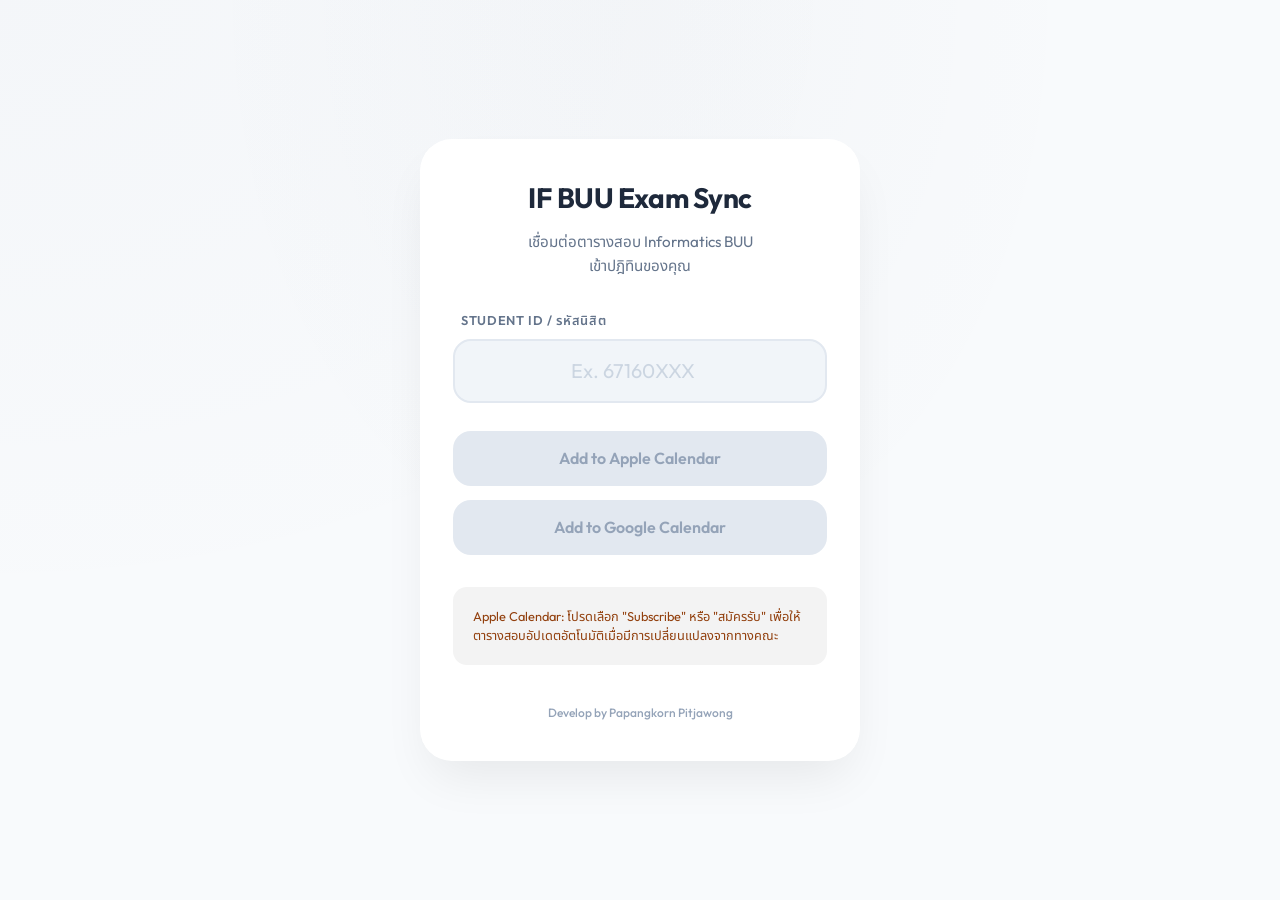
==== index.html @ dd66f9cf "fix: improve calendar UID uniqueness and append timestamp to Google Calendar sync URL to force refre" ====
<!DOCTYPE html>
<html lang="th">
<head>
    <meta charset="UTF-8">
    <meta name="viewport" content="width=device-width, initial-scale=1.0">
    <title>IF BUU Exam Sync</title>
    <link href="https://fonts.googleapis.com/css2?family=Outfit:wght@400;600;700&family=Noto+Sans+Thai:wght@400;700&display=swap" rel="stylesheet">
    <style>
        :root {
            --primary: #2563eb;
            --primary-dark: #1d4ed8;
            --accent: #f59e0b;
            --bg: #f8fafc;
            --card-bg: #ffffff;
            --apple: #000000;
            --google: #ea4335;
            --text-main: #1e293b;
            --text-sub: #64748b;
        }

        * {
            box-sizing: border-box;
            -webkit-tap-highlight-color: transparent;
        }

        body {
            font-family: 'Outfit', 'Noto Sans Thai', sans-serif;
            background-color: var(--bg);
            background-image: radial-gradient(at 0% 0%, hsla(225,39%,30%,0.02) 0, transparent 50%), 
                              radial-gradient(at 50% 0%, hsla(225,39%,20%,0.02) 0, transparent 50%);
            display: flex;
            justify-content: center;
            align-items: center;
            min-height: 100vh;
            margin: 0;
            color: var(--text-main);
            padding: 20px;
        }

        .card {
            background: var(--card-bg);
            padding: 2.5rem 2rem;
            border-radius: 32px;
            box-shadow: 0 25px 50px -12px rgba(0, 0, 0, 0.08);
            text-align: center;
            max-width: 440px;
            width: 100%;
            border: 1px solid rgba(255, 255, 255, 0.8);
            backdrop-filter: blur(10px);
            animation: fadeIn 0.6s cubic-bezier(0.16, 1, 0.3, 1);
        }

        @keyframes fadeIn {
            from { opacity: 0; transform: translateY(20px); }
            to { opacity: 1; transform: translateY(0); }
        }

        .icon-header {
            font-size: 3.5rem;
            margin-bottom: 1rem;
            display: inline-block;
            filter: drop-shadow(0 10px 15px rgba(0,0,0,0.1));
        }

        h1 { 
            font-weight: 700;
            color: var(--text-main); 
            margin: 0 0 0.75rem 0; 
            font-size: 1.75rem;
            letter-spacing: -0.02em;
        }

        p { 
            line-height: 1.6; 
            color: var(--text-sub); 
            margin-bottom: 2rem;
            font-size: 0.95rem;
        }
        
        .input-group {
            margin-bottom: 1.75rem;
            position: relative;
        }

        .input-label {
            display: block;
            text-align: left;
            font-size: 0.8rem;
            font-weight: 600;
            color: var(--text-sub);
            margin-bottom: 0.5rem;
            margin-left: 0.5rem;
            text-transform: uppercase;
            letter-spacing: 0.05em;
        }

        input {
            width: 100%;
            padding: 1.1rem;
            border: 2px solid #e2e8f0;
            border-radius: 18px;
            font-size: 1.25rem;
            text-align: center;
            outline: none;
            transition: all 0.3s cubic-bezier(0.4, 0, 0.2, 1);
            background: #f1f5f9;
            font-family: inherit;
        }

        input:focus {
            border-color: var(--primary);
            background: #fff;
            box-shadow: 0 0 0 4px rgba(37, 99, 235, 0.1);
        }

        input::placeholder { color: #cbd5e1; }
        
        .btn-container {
            display: flex;
            flex-direction: column;
            gap: 0.85rem;
        }

        .btn {
            display: flex;
            align-items: center;
            justify-content: center;
            padding: 1.1rem;
            border-radius: 18px;
            text-decoration: none;
            font-weight: 600;
            color: white;
            transition: all 0.3s cubic-bezier(0.4, 0, 0.2, 1);
            cursor: pointer;
            border: none;
            font-size: 1rem;
            position: relative;
            overflow: hidden;
        }

        .btn:hover:not(:disabled) {
            transform: translateY(-2px);
            box-shadow: 0 10px 15px -3px rgba(0, 0, 0, 0.1);
        }

        .btn:active:not(:disabled) { transform: translateY(0) scale(0.98); }

        .btn-apple { 
            background: var(--apple); 
        }

        .btn-google { 
            background: var(--google);
        }

        .btn:disabled, .btn[disabled] {
            background-color: #e2e8f0;
            color: #94a3b8;
            cursor: not-allowed;
            transform: none !important;
            box-shadow: none !important;
            pointer-events: none; /* Block all clicks */
        }
        
        .btn svg { 
            margin-right: 12px; 
            width: 20px; 
            height: 20px; 
            fill: currentColor; 
        }

        .instruction {
            margin-top: 2rem;
            text-align: left;
            font-size: 0.8rem;
            background: #f3f3f3;
            padding: 1.25rem;
            border-radius: 14px;
            color: #92400e;
            line-height: 1.5;
        }

        .footer {
            margin-top: 2.5rem;
            font-size: 0.75rem;
            color: #94a3b8;
            font-weight: 500;
        }

        @media (max-width: 480px) {
            .card { padding: 2rem 1.5rem; }
            h1 { font-size: 1.5rem; }
        }
    </style>
</head>
<body>
    <div class="card">
        <h1>IF BUU Exam Sync</h1>
        <p>เชื่อมต่อตารางสอบ Informatics BUU <br>เข้าปฎิทินของคุณ</p>
        
        <div class="input-group">
            <span class="input-label">Student ID / รหัสนิสิต</span>
            <input type="number" id="std_id" placeholder="Ex. 67160XXX" maxlength="8">
        </div>

        <div class="btn-container">
            <a id="apple_link" class="btn btn-apple" disabled>
                Add to Apple Calendar
            </a>
            <a id="google_link" class="btn btn-google" target="_blank" disabled>
                Add to Google Calendar
            </a>
        </div>

        <div class="instruction">
            Apple Calendar: โปรดเลือก "Subscribe" หรือ "สมัครรับ" เพื่อให้ตารางสอบอัปเดตอัตโนมัติเมื่อมีการเปลี่ยนแปลงจากทางคณะ
        </div>


        <div class="footer">
            Develop by Papangkorn Pitjawong
        </div>
    </div>

    <script>
        const input = document.getElementById('std_id');
        const appleLink = document.getElementById('apple_link');
        const googleLink = document.getElementById('google_link');

        function updateLinks() {
            const sid = input.value.trim();
            const host = window.location.host;
            const originWithProtocol = window.location.origin; // e.g. https://...
            
            if (sid.length >= 8) {
                // Construct full URLs with /std/ prefix
                const fullIcsUrl = originWithProtocol + '/std/' + sid;
                
                // Google takes some time to refresh, so we add a timestamp to force it
                const googleIcsUrl = fullIcsUrl + '?v=' + Date.now();
                
                appleLink.href = 'webcal://' + host + '/std/' + sid;
                googleLink.href = 'https://www.google.com/calendar/render?cid=' + encodeURIComponent(googleIcsUrl);
                
                appleLink.removeAttribute('disabled');
                googleLink.removeAttribute('disabled');
            } else {
                appleLink.href = "javascript:void(0)";
                appleLink.setAttribute('disabled', 'true');
                
                googleLink.href = "javascript:void(0)";
                googleLink.setAttribute('disabled', 'true');
            }
        }

        input.addEventListener('input', updateLinks);
        updateLinks(); // Initial state
    </script>
</body>
</html>
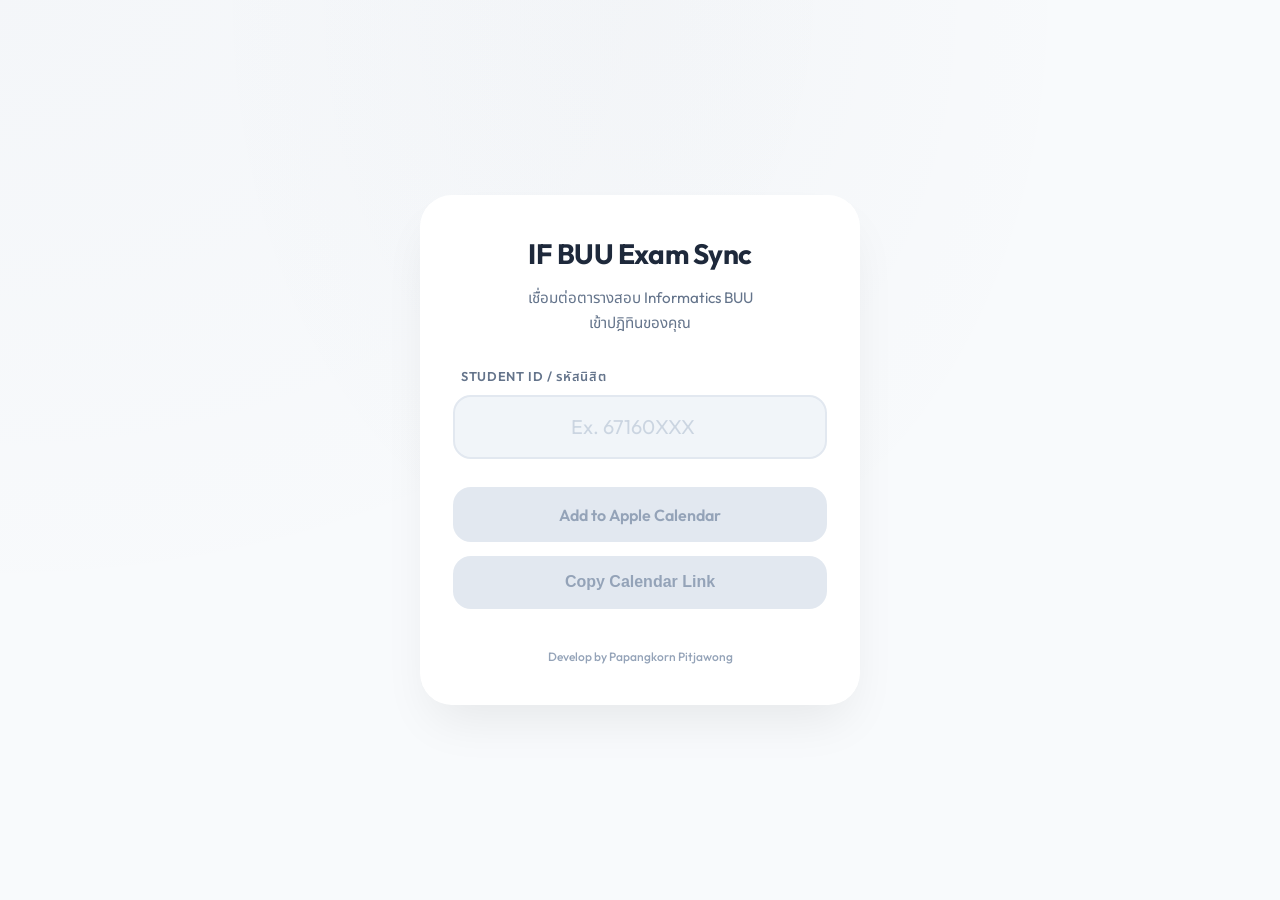
==== commit c93d2f00: "feat: replace Google Calendar button with a copy-to-clipboard feature and add an instructional guide" ====
--- a/index.html
+++ b/index.html
@@ -149,8 +149,8 @@
             background: var(--apple); 
         }
 
-        .btn-google { 
-            background: var(--google);
+        .btn-copy { 
+            background: #10b981; /* Emerald green */
         }
 
         .btn:disabled, .btn[disabled] {
@@ -159,7 +159,7 @@
             cursor: not-allowed;
             transform: none !important;
             box-shadow: none !important;
-            pointer-events: none; /* Block all clicks */
+            pointer-events: none;
         }
         
         .btn svg { 
@@ -169,15 +169,44 @@
             fill: currentColor; 
         }
 
-        .instruction {
-            margin-top: 2rem;
+        .guide-section {
+            margin-top: 2.5rem;
             text-align: left;
-            font-size: 0.8rem;
-            background: #f3f3f3;
-            padding: 1.25rem;
-            border-radius: 14px;
-            color: #92400e;
-            line-height: 1.5;
+            border-top: 1px solid #e2e8f0;
+            padding-top: 2rem;
+            display: none; /* Show only when SID is valid */
+        }
+
+        .guide-title {
+            font-size: 0.9rem;
+            font-weight: 700;
+            margin-bottom: 1rem;
+            color: var(--text-main);
+            display: flex;
+            align-items: center;
+        }
+
+        .guide-step {
+            display: flex;
+            margin-bottom: 0.75rem;
+            font-size: 0.85rem;
+            color: var(--text-sub);
+            line-height: 1.4;
+        }
+
+        .step-num {
+            background: #e2e8f0;
+            color: var(--text-main);
+            width: 20px;
+            height: 20px;
+            border-radius: 50%;
+            display: flex;
+            align-items: center;
+            justify-content: center;
+            font-size: 0.7rem;
+            font-weight: 700;
+            margin-right: 10px;
+            flex-shrink: 0;
         }
 
         .footer {
@@ -207,15 +236,34 @@
             <a id="apple_link" class="btn btn-apple" disabled>
                 Add to Apple Calendar
             </a>
-            <a id="google_link" class="btn btn-google" target="_blank" disabled>
-                Add to Google Calendar
-            </a>
+            <button id="copy_btn" class="btn btn-copy" disabled>
+                Copy Calendar Link
+            </button>
         </div>
 
-        <div class="instruction">
-            Apple Calendar: โปรดเลือก "Subscribe" หรือ "สมัครรับ" เพื่อให้ตารางสอบอัปเดตอัตโนมัติเมื่อมีการเปลี่ยนแปลงจากทางคณะ
+        <div id="guide" class="guide-section">
+            <div class="guide-title">วิธีการนำไปใส่ใน Google Calendar</div>
+            <div class="guide-step">
+                <div class="step-num">1</div>
+                <div>กดปุ่ม "Copy Calendar Link" ด้านบน</div>
+            </div>
+            <div class="guide-step">
+                <div class="step-num">2</div>
+                <div>ไปที่ <a href="https://calendar.google.com" target="_blank">Google Calendar</a></div>
+            </div>
+            <div class="guide-step">
+                <div class="step-num">3</div>
+                <div>เลือกเครื่องหมายบวก (+) ข้างปุ่ม "ปฏิทินอื่น" (Other calendars)</div>
+            </div>
+            <div class="guide-step">
+                <div class="step-num">4</div>
+                <div>เลือก "จาก URL" (From URL) และวางลิงก์ที่คัดลอกมา</div>
+            </div>
+            <div class="guide-step">
+                <div class="step-num">5</div>
+                <div>กด "เพิ่มปฏิทิน" (Add calendar) เป็นอันเสร็จสิ้น!</div>
+            </div>
         </div>
-
 
         <div class="footer">
             Develop by Papangkorn Pitjawong
@@ -225,36 +273,51 @@
     <script>
         const input = document.getElementById('std_id');
         const appleLink = document.getElementById('apple_link');
-        const googleLink = document.getElementById('google_link');
+        const copyBtn = document.getElementById('copy_btn');
+        const guide = document.getElementById('guide');
+
+        let currentIcsUrl = "";
 
         function updateLinks() {
             const sid = input.value.trim();
             const host = window.location.host;
-            const originWithProtocol = window.location.origin; // e.g. https://...
+            const originWithProtocol = window.location.origin;
             
             if (sid.length >= 8) {
-                // Construct full URLs with /std/ prefix
-                const fullIcsUrl = originWithProtocol + '/std/' + sid;
-                
-                // Google takes some time to refresh, so we add a timestamp to force it
-                const googleIcsUrl = fullIcsUrl + '?v=' + Date.now();
+                currentIcsUrl = originWithProtocol + '/std/' + sid;
                 
                 appleLink.href = 'webcal://' + host + '/std/' + sid;
-                googleLink.href = 'https://www.google.com/calendar/render?cid=' + encodeURIComponent(googleIcsUrl);
                 
                 appleLink.removeAttribute('disabled');
-                googleLink.removeAttribute('disabled');
+                copyBtn.removeAttribute('disabled');
+                guide.style.display = 'block';
             } else {
                 appleLink.href = "javascript:void(0)";
                 appleLink.setAttribute('disabled', 'true');
                 
-                googleLink.href = "javascript:void(0)";
-                googleLink.setAttribute('disabled', 'true');
+                copyBtn.setAttribute('disabled', 'true');
+                guide.style.display = 'none';
             }
         }
 
+        async function copyToClipboard() {
+            try {
+                await navigator.clipboard.writeText(currentIcsUrl);
+                const originalText = copyBtn.innerText;
+                copyBtn.innerText = "Copied!";
+                copyBtn.style.background = "#059669";
+                setTimeout(() => {
+                    copyBtn.innerText = originalText;
+                    copyBtn.style.background = "#10b981";
+                }, 2000);
+            } catch (err) {
+                alert("กรุณาคัดลอก URL นี้: " + currentIcsUrl);
+            }
+        }
+
         input.addEventListener('input', updateLinks);
-        updateLinks(); // Initial state
+        copyBtn.addEventListener('click', copyToClipboard);
+        updateLinks();
     </script>
 </body>
 </html>
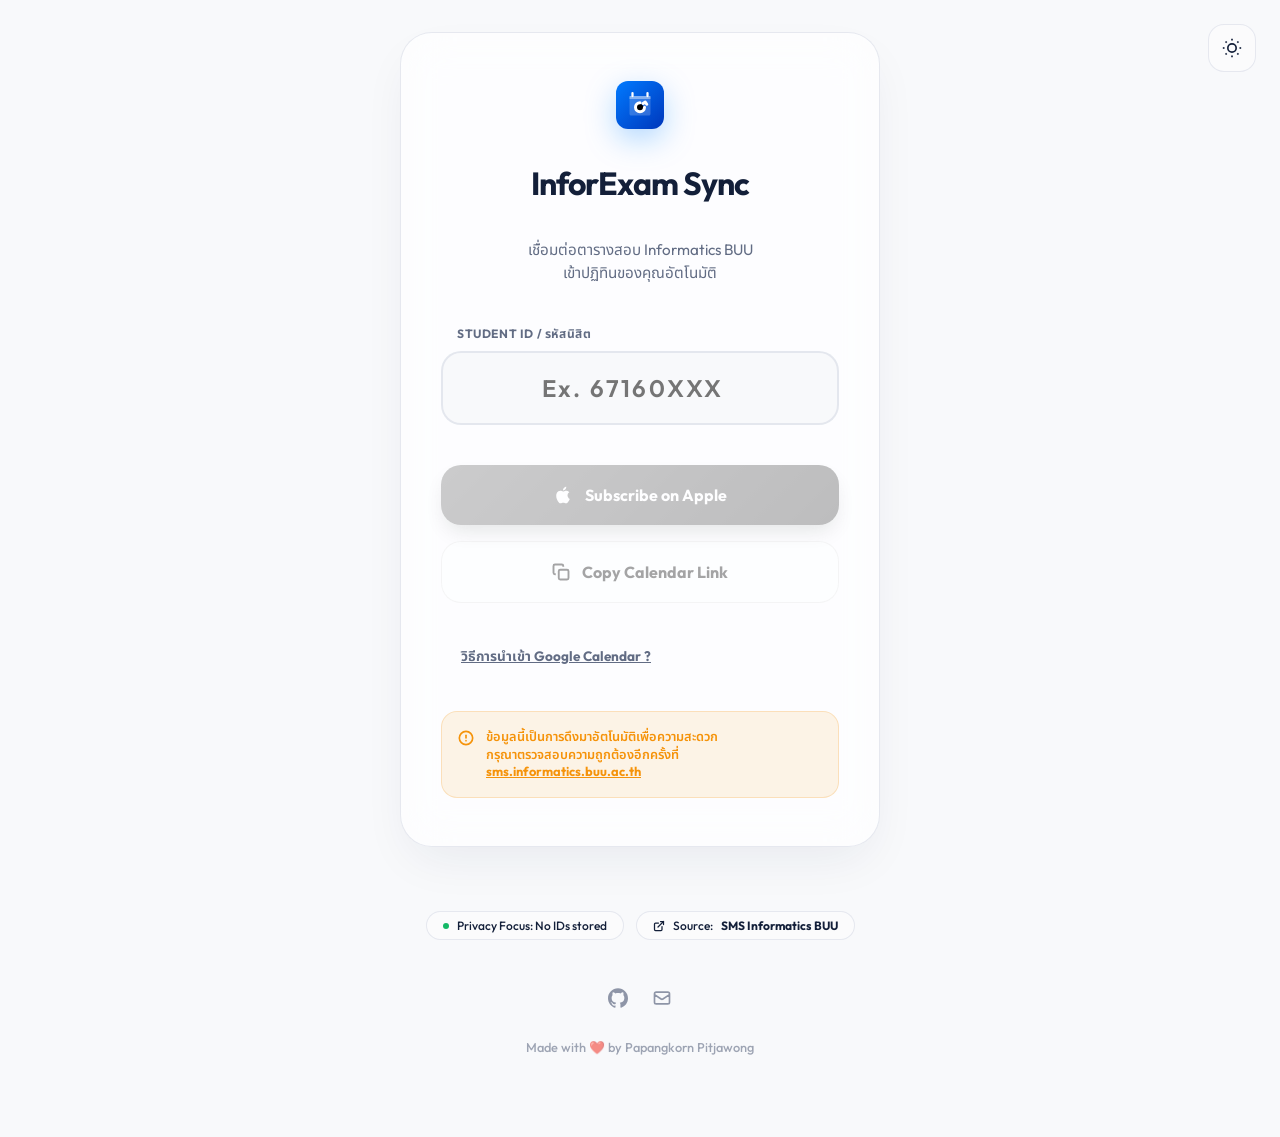
==== commit ef02e25e: "refactor: relocate static assets to root directory and update Vercel rewrites and path resolution" ====
--- a/index.html
+++ b/index.html
@@ -1,323 +1,213 @@
 <!DOCTYPE html>
 <html lang="th">
+
 <head>
     <meta charset="UTF-8">
     <meta name="viewport" content="width=device-width, initial-scale=1.0">
-    <title>IF BUU Exam Sync</title>
-    <link href="https://fonts.googleapis.com/css2?family=Outfit:wght@400;600;700&family=Noto+Sans+Thai:wght@400;700&display=swap" rel="stylesheet">
-    <style>
-        :root {
-            --primary: #2563eb;
-            --primary-dark: #1d4ed8;
-            --accent: #f59e0b;
-            --bg: #f8fafc;
-            --card-bg: #ffffff;
-            --apple: #000000;
-            --google: #ea4335;
-            --text-main: #1e293b;
-            --text-sub: #64748b;
-        }
-
-        * {
-            box-sizing: border-box;
-            -webkit-tap-highlight-color: transparent;
-        }
-
-        body {
-            font-family: 'Outfit', 'Noto Sans Thai', sans-serif;
-            background-color: var(--bg);
-            background-image: radial-gradient(at 0% 0%, hsla(225,39%,30%,0.02) 0, transparent 50%), 
-                              radial-gradient(at 50% 0%, hsla(225,39%,20%,0.02) 0, transparent 50%);
-            display: flex;
-            justify-content: center;
-            align-items: center;
-            min-height: 100vh;
-            margin: 0;
-            color: var(--text-main);
-            padding: 20px;
-        }
-
-        .card {
-            background: var(--card-bg);
-            padding: 2.5rem 2rem;
-            border-radius: 32px;
-            box-shadow: 0 25px 50px -12px rgba(0, 0, 0, 0.08);
-            text-align: center;
-            max-width: 440px;
-            width: 100%;
-            border: 1px solid rgba(255, 255, 255, 0.8);
-            backdrop-filter: blur(10px);
-            animation: fadeIn 0.6s cubic-bezier(0.16, 1, 0.3, 1);
-        }
-
-        @keyframes fadeIn {
-            from { opacity: 0; transform: translateY(20px); }
-            to { opacity: 1; transform: translateY(0); }
-        }
-
-        .icon-header {
-            font-size: 3.5rem;
-            margin-bottom: 1rem;
-            display: inline-block;
-            filter: drop-shadow(0 10px 15px rgba(0,0,0,0.1));
-        }
-
-        h1 { 
-            font-weight: 700;
-            color: var(--text-main); 
-            margin: 0 0 0.75rem 0; 
-            font-size: 1.75rem;
-            letter-spacing: -0.02em;
-        }
-
-        p { 
-            line-height: 1.6; 
-            color: var(--text-sub); 
-            margin-bottom: 2rem;
-            font-size: 0.95rem;
-        }
-        
-        .input-group {
-            margin-bottom: 1.75rem;
-            position: relative;
-        }
-
-        .input-label {
-            display: block;
-            text-align: left;
-            font-size: 0.8rem;
-            font-weight: 600;
-            color: var(--text-sub);
-            margin-bottom: 0.5rem;
-            margin-left: 0.5rem;
-            text-transform: uppercase;
-            letter-spacing: 0.05em;
-        }
-
-        input {
-            width: 100%;
-            padding: 1.1rem;
-            border: 2px solid #e2e8f0;
-            border-radius: 18px;
-            font-size: 1.25rem;
-            text-align: center;
-            outline: none;
-            transition: all 0.3s cubic-bezier(0.4, 0, 0.2, 1);
-            background: #f1f5f9;
-            font-family: inherit;
-        }
-
-        input:focus {
-            border-color: var(--primary);
-            background: #fff;
-            box-shadow: 0 0 0 4px rgba(37, 99, 235, 0.1);
-        }
-
-        input::placeholder { color: #cbd5e1; }
-        
-        .btn-container {
-            display: flex;
-            flex-direction: column;
-            gap: 0.85rem;
-        }
-
-        .btn {
-            display: flex;
-            align-items: center;
-            justify-content: center;
-            padding: 1.1rem;
-            border-radius: 18px;
-            text-decoration: none;
-            font-weight: 600;
-            color: white;
-            transition: all 0.3s cubic-bezier(0.4, 0, 0.2, 1);
-            cursor: pointer;
-            border: none;
-            font-size: 1rem;
-            position: relative;
-            overflow: hidden;
-        }
-
-        .btn:hover:not(:disabled) {
-            transform: translateY(-2px);
-            box-shadow: 0 10px 15px -3px rgba(0, 0, 0, 0.1);
-        }
-
-        .btn:active:not(:disabled) { transform: translateY(0) scale(0.98); }
-
-        .btn-apple { 
-            background: var(--apple); 
-        }
-
-        .btn-copy { 
-            background: #10b981; /* Emerald green */
-        }
-
-        .btn:disabled, .btn[disabled] {
-            background-color: #e2e8f0;
-            color: #94a3b8;
-            cursor: not-allowed;
-            transform: none !important;
-            box-shadow: none !important;
-            pointer-events: none;
-        }
-        
-        .btn svg { 
-            margin-right: 12px; 
-            width: 20px; 
-            height: 20px; 
-            fill: currentColor; 
-        }
-
-        .guide-section {
-            margin-top: 2.5rem;
-            text-align: left;
-            border-top: 1px solid #e2e8f0;
-            padding-top: 2rem;
-            display: none; /* Show only when SID is valid */
-        }
-
-        .guide-title {
-            font-size: 0.9rem;
-            font-weight: 700;
-            margin-bottom: 1rem;
-            color: var(--text-main);
-            display: flex;
-            align-items: center;
-        }
-
-        .guide-step {
-            display: flex;
-            margin-bottom: 0.75rem;
-            font-size: 0.85rem;
-            color: var(--text-sub);
-            line-height: 1.4;
-        }
-
-        .step-num {
-            background: #e2e8f0;
-            color: var(--text-main);
-            width: 20px;
-            height: 20px;
-            border-radius: 50%;
-            display: flex;
-            align-items: center;
-            justify-content: center;
-            font-size: 0.7rem;
-            font-weight: 700;
-            margin-right: 10px;
-            flex-shrink: 0;
-        }
-
-        .footer {
-            margin-top: 2.5rem;
-            font-size: 0.75rem;
-            color: #94a3b8;
-            font-weight: 500;
-        }
-
-        @media (max-width: 480px) {
-            .card { padding: 2rem 1.5rem; }
-            h1 { font-size: 1.5rem; }
-        }
-    </style>
+    <title>InforExam Sync | ตารางสอบ IF BUU 📅</title>
+
+    <!-- Fonts -->
+    <link rel="preconnect" href="https://fonts.googleapis.com">
+    <link rel="preconnect" href="https://fonts.gstatic.com" crossorigin>
+    <link
+        href="https://fonts.googleapis.com/css2?family=Outfit:wght@300;400;500;600;700&family=Inter:wght@400;500;600;700&family=Noto+Sans+Thai:wght@300;400;700&display=swap"
+        rel="stylesheet">
+
+    <!-- Styles -->
+    <link rel="stylesheet" href="/css/style.css">
+
+    <!-- Meta -->
+    <meta name="description" content="InforExam Sync - Automated BUU Informatics Exam Calendar Sync">
+    <meta name="theme-color" content="#017aff">
+
+    <!-- Favicon -->
+    <link rel="icon" type="image/svg+xml" href="/favicon.svg">
 </head>
-<body>
-    <div class="card">
-        <h1>IF BUU Exam Sync</h1>
-        <p>เชื่อมต่อตารางสอบ Informatics BUU <br>เข้าปฎิทินของคุณ</p>
-        
-        <div class="input-group">
-            <span class="input-label">Student ID / รหัสนิสิต</span>
-            <input type="number" id="std_id" placeholder="Ex. 67160XXX" maxlength="8">
+
+<body data-theme="light">
+
+    <nav class="theme-nav">
+        <button id="theme-toggle" class="icon-btn" title="Toggle Theme">
+            <svg id="sun-icon" width="20" height="20" fill="none" stroke="currentColor" stroke-width="2"
+                viewbox="0 0 24 24">
+                <circle cx="12" cy="12" r="5"></circle>
+                <line x1="12" y1="1" x2="12" y2="3"></line>
+                <line x1="12" y1="21" x2="12" y2="23"></line>
+                <line x1="4.22" y1="4.22" x2="5.64" y2="5.64"></line>
+                <line x1="18.36" y1="18.36" x2="19.78" y2="19.78"></line>
+                <line x1="1" y1="12" x2="3" y2="12"></line>
+                <line x1="21" y1="12" x2="23" y2="12"></line>
+                <line x1="4.22" y1="19.78" x2="5.64" y2="18.36"></line>
+                <line x1="18.36" y1="5.64" x2="19.78" y2="4.22"></line>
+            </svg>
+            <svg id="moon-icon" width="20" height="20" fill="none" stroke="currentColor" stroke-width="2"
+                viewbox="0 0 24 24" style="display:none">
+                <path d="M21 12.79A9 9 0 1 1 11.21 3 7 7 0 0 0 21 12.79z"></path>
+            </svg>
+        </button>
+    </nav>
+
+    <main class="container">
+        <div class="card">
+            <header class="header">
+                <div class="logo">
+                    <svg width="48" height="48" viewBox="0 0 32 32">
+                        <defs>
+                            <linearGradient id="logoGradient" x1="0%" y1="0%" x2="100%" y2="100%">
+                                <stop offset="0%" style="stop-color:#017aff;stop-opacity:1" />
+                                <stop offset="100%" style="stop-color:#0037bb;stop-opacity:1" />
+                            </linearGradient>
+                        </defs>
+                        <rect width="32" height="32" rx="8" fill="url(#logoGradient)" />
+                        <path
+                            d="M9 11C9 10.4477 9.44772 10 10 10H22C22.5523 10 23 10.4477 23 11V22C23 22.5523 22.5523 23 22 23H10C9.44772 23 9 22.5523 9 22V11Z"
+                            fill="white" fill-opacity="0.2" />
+                        <path d="M11 8V10M21 8V10" stroke="white" stroke-width="1.5" stroke-linecap="round" />
+                        <path
+                            d="M16 14.5C14.3431 14.5 13 15.8431 13 17.5C13 19.1569 14.3431 20.5 16 20.5C17.6569 20.5 19 19.1569 19 17.5"
+                            stroke="white" stroke-width="2" stroke-linecap="round" />
+                        <path d="M18 15L19.5 14L20.5 15.5" stroke="white" stroke-width="2" stroke-linecap="round"
+                            stroke-linejoin="round" />
+                        <rect x="9" y="10" width="14" height="2" fill="white" fill-opacity="0.4" />
+                    </svg>
+                </div>
+                <h1>InforExam Sync</h1>
+                <p style="color: var(--text-muted); font-size: 0.95rem; margin-top: 0.5rem;">
+                    เชื่อมต่อตารางสอบ Informatics BUU <br>เข้าปฏิทินของคุณอัตโนมัติ
+                </p>
+            </header>
+
+            <div class="input-block">
+                <label class="label">Student ID / รหัสนิสิต</label>
+                <input type="number" id="std_id" placeholder="Ex. 67160XXX" maxlength="8">
+            </div>
+
+            <div class="btn-list">
+                <button id="apple_btn" class="btn btn-apple" disabled>
+                    <svg width="20" height="20" fill="currentColor" viewbox="0 0 24 24">
+                        <path
+                            d="M18.71 19.5c-.83 1.24-1.71 2.45-3.1 2.48-1.34.03-1.77-.79-3.29-.79-1.53 0-2 .76-3.27.82-1.31.05-2.31-1.32-3.14-2.53C4.25 17 2.94 12.45 4.7 9.39c.87-1.52 2.43-2.48 4.12-2.51 1.28-.02 2.5.87 3.29.87.78 0 2.26-1.07 3.81-.91.65.03 2.47.26 3.64 1.98-.09.06-2.17 1.28-2.15 3.81.03 3.02 2.65 4.03 2.68 4.04-.03.07-.42 1.44-1.38 2.83M13 3.5c.73-.83 1.94-1.46 2.94-1.5.13 1.17-.34 2.35-1.04 3.19-.69.85-1.83 1.51-2.95 1.42-.15-1.15.41-2.35 1.05-3.11z" />
+                    </svg>
+                    Subscribe on Apple
+                </button>
+                <button id="copy_btn" class="btn btn-ghost" disabled>
+                    <svg width="18" height="18" fill="none" stroke="currentColor" stroke-width="2.5"
+                        viewbox="0 0 24 24">
+                        <rect x="9" y="9" width="13" height="13" rx="2" ry="2"></rect>
+                        <path d="M5 15H4a2 2 0 0 1-2-2V4a2 2 0 0 1 2-2h9a2 2 0 0 1 2 2v1"></path>
+                    </svg>
+                    Copy Calendar Link
+                </button>
+            </div>
+
+            <button id="show_how" class="btn"
+                style="background:transparent; color:var(--text-muted); font-size:0.85rem; margin-top:1.5rem; text-decoration: underline;">
+                วิธีการนำเข้า Google Calendar ?
+            </button>
+
+            <div class="alert">
+                <svg width="16" height="16" viewBox="0 0 24 24" fill="none" stroke="currentColor" stroke-width="2.5"
+                    stroke-linecap="round" stroke-linejoin="round">
+                    <circle cx="12" cy="12" r="10"></circle>
+                    <line x1="12" y1="8" x2="12" y2="12"></line>
+                    <line x1="12" y1="16" x2="12.01" y2="16"></line>
+                </svg>
+                <span>ข้อมูลนี้เป็นการดึงมาอัตโนมัติเพื่อความสะดวก <br>กรุณาตรวจสอบความถูกต้องอีกครั้งที่ <a
+                        href="https://sms.informatics.buu.ac.th" target="_blank"
+                        style="color:var(--accent); font-weight:700;">sms.informatics.buu.ac.th</a></span>
+            </div>
+            <!-- Preview Section -->
+            <section id="preview" class="preview-area">
+                <div class="preview-header">
+                    <h2 class="preview-title">ตารางสอบของคุณ</h2>
+                    <span id="countdown" class="badge">Loading...</span>
+                </div>
+                <div id="exam-list" class="exam-list">
+                    <!-- Items injected by app.js -->
+                </div>
+
+            </section>
         </div>
 
-        <div class="btn-container">
-            <a id="apple_link" class="btn btn-apple" disabled>
-                Add to Apple Calendar
-            </a>
-            <button id="copy_btn" class="btn btn-copy" disabled>
-                Copy Calendar Link
-            </button>
-        </div>
-
-        <div id="guide" class="guide-section">
-            <div class="guide-title">วิธีการนำไปใส่ใน Google Calendar</div>
-            <div class="guide-step">
-                <div class="step-num">1</div>
-                <div>กดปุ่ม "Copy Calendar Link" ด้านบน</div>
-            </div>
-            <div class="guide-step">
-                <div class="step-num">2</div>
-                <div>ไปที่ <a href="https://calendar.google.com" target="_blank">Google Calendar</a></div>
-            </div>
-            <div class="guide-step">
-                <div class="step-num">3</div>
-                <div>เลือกเครื่องหมายบวก (+) ข้างปุ่ม "ปฏิทินอื่น" (Other calendars)</div>
-            </div>
-            <div class="guide-step">
-                <div class="step-num">4</div>
-                <div>เลือก "จาก URL" (From URL) และวางลิงก์ที่คัดลอกมา</div>
-            </div>
-            <div class="guide-step">
-                <div class="step-num">5</div>
-                <div>กด "เพิ่มปฏิทิน" (Add calendar) เป็นอันเสร็จสิ้น!</div>
-            </div>
-        </div>
-
-        <div class="footer">
-            Develop by Papangkorn Pitjawong
+        <footer class="footer">
+            <div class="footer-badges">
+                <div class="footer-badge">
+                    <div class="badge-dot"></div>
+                    Privacy Focus: No IDs stored
+                </div>
+                <div class="footer-badge">
+                    <svg width="12" height="12" viewBox="0 0 24 24" fill="none" stroke="currentColor" stroke-width="2.5"
+                        stroke-linecap="round" stroke-linejoin="round">
+                        <path d="M18 13v6a2 2 0 0 1-2 2H5a2 2 0 0 1-2-2V8a2 2 0 0 1 2-2h6"></path>
+                        <polyline points="15 3 21 3 21 9"></polyline>
+                        <line x1="10" y1="14" x2="21" y2="3"></line>
+                    </svg>
+                    Source: <a href="https://sms.informatics.buu.ac.th" target="_blank"
+                        style="color:inherit; text-decoration:none; font-weight:700;">SMS Informatics BUU</a>
+                </div>
+            </div>
+
+            <div class="footer-socials">
+                <a href="https://github.com/TAHPAPANGKORN" target="_blank" class="social-link" title="GitHub">
+                    <svg width="20" height="20" fill="currentColor" viewBox="0 0 24 24">
+                        <path
+                            d="M12 .297c-6.63 0-12 5.373-12 12 0 5.303 3.438 9.8 8.205 11.385.6.113.82-.258.82-.577 0-.285-.01-1.04-.015-2.04-3.338.724-4.042-1.61-4.042-1.61C4.422 18.07 3.633 17.7 3.633 17.7c-1.087-.744.084-.729.084-.729 1.205.084 1.838 1.236 1.838 1.236 1.07 1.835 2.809 1.305 3.495.998.108-.776.417-1.305.76-1.605-2.665-.3-5.466-1.332-5.466-5.93 0-1.31.465-2.38 1.235-3.22-.135-.303-.54-1.523.105-3.176 0 0 1.005-.322 3.3 1.23.96-.267 1.98-.399 3-.405 1.02.006 2.04.138 3 .405 2.28-1.552 3.285-1.23 3.285-1.23.645 1.653.24 2.873.12 3.176.765.84 1.23 1.91 1.23 3.22 0 4.61-2.805 5.625-5.475 5.92.42.36.81 1.096.81 2.22 0 1.606-.015 2.896-.015 3.286 0 .315.21.69.825.57C20.565 22.092 24 17.592 24 12.297c0-6.627-5.373-12-12-12" />
+                    </svg>
+                </a>
+                <a href="mailto:papangkorn.pitjawong.work@gmail.com" class="social-link" title="Contact Support">
+                    <svg width="20" height="20" fill="none" stroke="currentColor" stroke-width="2" viewBox="0 0 24 24">
+                        <path
+                            d="M3 8l7.89 5.26a2 2 0 002.22 0L21 8M5 19h14a2 2 0 002-2V7a2 2 0 00-2-2H5a2 2 0 00-2 2v10a2 2 0 002 2z">
+                        </path>
+                    </svg>
+                </a>
+            </div>
+
+            <p class="copyright">
+                Made with <span class="heart">❤️</span> by Papangkorn Pitjawong
+            </p>
+        </footer>
+    </main>
+
+    <!-- Guide Modal -->
+    <div id="guide-modal" class="guide-modal"
+        style="display: none; position: fixed; inset: 0; background: rgba(0,0,0,0.6); backdrop-filter: blur(8px); z-index: 2000; align-items: center; justify-content: center; padding: 1.5rem;">
+        <div class="guide-content"
+            style="background: var(--surface); border: 1px solid var(--border); border-radius: 32px; padding: 2.5rem; max-width: 500px; width: 100%; position: relative;">
+            <h2 style="margin-bottom: 1.5rem;">Google Calendar Guide</h2>
+            <ul style="list-style: none; text-align: left;">
+                <li style="margin-bottom: 1rem; display: flex; gap: 1rem;">
+                    <div
+                        style="width: 24px; height: 24px; background: var(--primary); color: white; border-radius: 50%; flex-shrink: 0; display: flex; align-items: center; justify-content: center; font-size: 0.8rem; font-weight: 700;">
+                        1</div>
+                    <span>คัดลอกลิงก์ด้วยปุ่ม <strong>Copy Calendar Link</strong></span>
+                </li>
+                <li style="margin-bottom: 1rem; display: flex; gap: 1rem;">
+                    <div
+                        style="width: 24px; height: 24px; background: var(--primary); color: white; border-radius: 50%; flex-shrink: 0; display: flex; align-items: center; justify-content: center; font-size: 0.8rem; font-weight: 700;">
+                        2</div>
+                    <span>ไปที่ <a href="https://calendar.google.com" target="_blank"
+                            style="color:var(--primary)">Google Calendar</a> บนคอมพิวเตอร์</span>
+                </li>
+                <li style="margin-bottom: 1rem; display: flex; gap: 1rem;">
+                    <div
+                        style="width: 24px; height: 24px; background: var(--primary); color: white; border-radius: 50%; flex-shrink: 0; display: flex; align-items: center; justify-content: center; font-size: 0.8rem; font-weight: 700;">
+                        3</div>
+                    <span>กดปุ่ม <strong>+</strong> ข้างปฏิทินอื่น (Other calendars)</span>
+                </li>
+                <li style="margin-bottom: 1rem; display: flex; gap: 1rem;">
+                    <div
+                        style="width: 24px; height: 24px; background: var(--primary); color: white; border-radius: 50%; flex-shrink: 0; display: flex; align-items: center; justify-content: center; font-size: 0.8rem; font-weight: 700;">
+                        4</div>
+                    <span>เลือก <strong>จาก URL</strong> (From URL) แล้ววางลิงก์ลงไป</span>
+                </li>
+            </ul>
+            <button id="close_guide" class="btn btn-primary" style="margin-top:2rem; width:100%">รับทราบ!</button>
         </div>
     </div>
 
-    <script>
-        const input = document.getElementById('std_id');
-        const appleLink = document.getElementById('apple_link');
-        const copyBtn = document.getElementById('copy_btn');
-        const guide = document.getElementById('guide');
-
-        let currentIcsUrl = "";
-
-        function updateLinks() {
-            const sid = input.value.trim();
-            const host = window.location.host;
-            const originWithProtocol = window.location.origin;
-            
-            if (sid.length >= 8) {
-                currentIcsUrl = originWithProtocol + '/std/' + sid;
-                
-                appleLink.href = 'webcal://' + host + '/std/' + sid;
-                
-                appleLink.removeAttribute('disabled');
-                copyBtn.removeAttribute('disabled');
-                guide.style.display = 'block';
-            } else {
-                appleLink.href = "javascript:void(0)";
-                appleLink.setAttribute('disabled', 'true');
-                
-                copyBtn.setAttribute('disabled', 'true');
-                guide.style.display = 'none';
-            }
-        }
-
-        async function copyToClipboard() {
-            try {
-                await navigator.clipboard.writeText(currentIcsUrl);
-                const originalText = copyBtn.innerText;
-                copyBtn.innerText = "Copied!";
-                copyBtn.style.background = "#059669";
-                setTimeout(() => {
-                    copyBtn.innerText = originalText;
-                    copyBtn.style.background = "#10b981";
-                }, 2000);
-            } catch (err) {
-                alert("กรุณาคัดลอก URL นี้: " + currentIcsUrl);
-            }
-        }
-
-        input.addEventListener('input', updateLinks);
-        copyBtn.addEventListener('click', copyToClipboard);
-        updateLinks();
-    </script>
+    <!-- Scripts -->
+    <script src="/js/app.js"></script>
 </body>
-</html>
+
+</html>
--- a/css/style.css
+++ b/css/style.css
@@ -0,0 +1,438 @@
+:root {
+    /* --- Modern HSL Design System --- */
+    --hue: 222;
+    --primary: hsl(var(--hue), 89%, 60%);
+    --primary-alt: hsl(var(--hue), 89%, 65%);
+    --accent: hsl(35, 92%, 50%);
+    --success: hsl(150, 80%, 40%);
+    --error: hsl(0, 80%, 60%);
+    
+    /* Light Mode */
+    --bg: hsl(var(--hue), 30%, 98%);
+    --surface: hsla(0, 0%, 100%, 0.7);
+    --border: hsla(var(--hue), 20%, 90%, 0.8);
+    --text: hsl(var(--hue), 50%, 15%);
+    --text-muted: hsl(var(--hue), 15%, 45%);
+    --glass: hsla(0, 0%, 100%, 0.4);
+    --shadow: 0 20px 50px -12px hsla(var(--hue), 50%, 20%, 0.08);
+}
+
+[data-theme="dark"] {
+    --bg: hsl(var(--hue), 33%, 3%);
+    --surface: hsla(var(--hue), 30%, 10%, 0.6);
+    --border: hsla(var(--hue), 30%, 20%, 0.3);
+    --text: hsl(var(--hue), 20%, 95%);
+    --text-muted: hsl(var(--hue), 10%, 75%);
+    --glass: hsla(var(--hue), 30%, 15%, 0.4);
+    --shadow: 0 30px 60px -15px hsla(0, 0%, 0%, 0.6);
+}
+
+/* --- Base --- */
+* {
+    box-sizing: border-box;
+    margin: 0;
+    padding: 0;
+    transition: background-color 0.4s cubic-bezier(0.4, 0, 0.2, 1), 
+                color 0.4s cubic-bezier(0.4, 0, 0.2, 1),
+                border-color 0.4s cubic-bezier(0.4, 0, 0.2, 1),
+                transform 0.4s cubic-bezier(0.16, 1, 0.3, 1);
+    font-family: 'Outfit', 'Noto Sans Thai', sans-serif;
+}
+
+body {
+    background-color: var(--bg);
+    color: var(--text);
+    min-height: 100vh;
+    display: flex;
+    flex-direction: column;
+    align-items: center;
+    justify-content: center;
+    padding: 2rem 1.5rem;
+    line-height: 1.5;
+    -webkit-font-smoothing: antialiased;
+}
+
+h1, h2, h3 {
+    font-family: 'Outfit', sans-serif;
+    font-weight: 700;
+    letter-spacing: -0.03em;
+}
+
+/* --- Layout --- */
+.container {
+    width: 100%;
+    max-width: 480px;
+    animation: entrance 1s cubic-bezier(0.16, 1, 0.3, 1);
+}
+
+@keyframes entrance {
+    from { opacity: 0; transform: translateY(30px) scale(0.98); }
+    to { opacity: 1; transform: translateY(0) scale(1); }
+}
+
+/* --- UI Components --- */
+.card {
+    background: var(--surface);
+    backdrop-filter: blur(24px) saturate(180%);
+    -webkit-backdrop-filter: blur(24px) saturate(180%);
+    border: 1px solid var(--border);
+    border-radius: 32px;
+    padding: 3rem 2.5rem;
+    box-shadow: var(--shadow);
+    text-align: center;
+}
+
+.header {
+    display: flex;
+    flex-direction: column;
+    align-items: center;
+    gap: 1.5rem;
+    margin-bottom: 2rem;
+}
+
+.logo {
+    filter: drop-shadow(0 10px 15px rgba(1, 122, 255, 0.3));
+    animation: floating 3s ease-in-out infinite;
+}
+
+@keyframes floating {
+    0%, 100% { transform: translateY(0); }
+    50% { transform: translateY(-5px); }
+}
+
+.input-block {
+    margin: 2.5rem 0;
+    position: relative;
+}
+
+.label {
+    display: block;
+    text-align: left;
+    font-size: 0.75rem;
+    font-weight: 700;
+    text-transform: uppercase;
+    letter-spacing: 0.05em;
+    color: var(--text-muted);
+    margin: 0 0 0.5rem 1rem;
+}
+
+input {
+    width: 100%;
+    background: var(--bg);
+    border: 2px solid var(--border);
+    border-radius: 20px;
+    padding: 1.25rem;
+    font-family: 'Outfit', sans-serif;
+    font-size: 1.5rem;
+    font-weight: 600;
+    color: var(--text);
+    text-align: center;
+    outline: none;
+    letter-spacing: 0.1em;
+}
+
+input:focus {
+    border-color: var(--primary);
+    box-shadow: 0 0 0 5px hsla(var(--hue), 89%, 60%, 0.15);
+    background: var(--surface);
+    transform: translateY(-2px);
+}
+
+/* --- Buttons --- */
+.btn-list {
+    display: grid;
+    gap: 1rem;
+}
+
+.btn {
+    display: flex;
+    align-items: center;
+    justify-content: center;
+    gap: 0.75rem;
+    padding: 1.25rem;
+    border-radius: 20px;
+    font-weight: 700;
+    font-size: 1rem;
+    cursor: pointer;
+    border: none;
+    text-decoration: none;
+}
+
+.btn:active { transform: scale(0.97); }
+
+.btn-primary {
+    background: var(--primary);
+    color: #ffffff;
+    box-shadow: 0 10px 25px -5px hsla(var(--hue), 89%, 60%, 0.4);
+}
+
+.btn-primary:hover {
+    background: var(--primary-alt);
+    box-shadow: 0 15px 35px -10px hsla(var(--hue), 89%, 60%, 0.6);
+}
+
+.btn-apple {
+    background: linear-gradient(135deg, #ff5e62 0%, #ff2d55 100%);
+    color: #ffffff;
+    box-shadow: 0 10px 20px -5px rgba(255, 45, 85, 0.4);
+    border: none;
+}
+
+.btn-apple:hover {
+    background: linear-gradient(135deg, #ff6b70 0%, #ff3d65 100%);
+    box-shadow: 0 15px 30px -8px rgba(255, 45, 85, 0.5);
+    transform: translateY(-2px);
+}
+
+.btn-ghost {
+    background: var(--glass);
+    border: 1px solid var(--border);
+    color: var(--text);
+}
+
+.btn-ghost:hover {
+    background: var(--border);
+}
+
+.btn:disabled {
+    opacity: 0.4;
+    cursor: not-allowed;
+    filter: grayscale(1);
+}
+
+/* --- Preview Section --- */
+.preview-area {
+    margin-top: 3rem;
+    display: none;
+    animation: fadeIn 0.6s ease-out;
+}
+
+.preview-title {
+    font-size: 1.5rem;
+    font-family: 'Outfit', 'Noto Sans Thai', sans-serif;
+}
+
+.preview-header {
+    display: flex;
+    justify-content: space-between;
+    align-items: center;
+    margin-bottom: 1.5rem;
+}
+
+.badge {
+    background: var(--accent);
+    color: white;
+    padding: 0.35rem 0.85rem;
+    border-radius: 50px;
+    font-size: 0.75rem;
+    font-weight: 800;
+    box-shadow: 0 4px 12px hsla(35, 92%, 50%, 0.3);
+}
+
+.exam-list {
+    display: grid;
+    gap: 1rem;
+}
+
+.exam-card {
+    background: var(--glass);
+    border: 1px solid var(--border);
+    border-radius: 20px;
+    padding: 1.25rem;
+    text-align: left;
+    transform: translateY(20px);
+    opacity: 0;
+}
+
+.exam-card.show {
+    transform: translateY(0);
+    opacity: 1;
+}
+
+/* --- Footer Badges --- */
+.footer-badges {
+    display: flex;
+    justify-content: center;
+    align-items: center;
+    flex-wrap: wrap;
+    gap: 0.75rem;
+    margin-bottom: 1.5rem;
+}
+
+.footer-badge {
+    display: inline-flex;
+    align-items: center;
+    gap: 0.5rem;
+    background: var(--glass);
+    border: 1px solid var(--border);
+    padding: 0.45rem 1rem;
+    border-radius: 50px;
+    font-size: 0.75rem;
+    font-weight: 500;
+    line-height: 1;
+    white-space: nowrap;
+}
+
+.badge-dot {
+    width: 6px;
+    height: 6px;
+    background: var(--success);
+    border-radius: 50%;
+    flex-shrink: 0;
+}
+
+/* --- Alerts --- */
+.alert {
+    background: hsla(35, 92%, 50%, 0.1);
+    border: 1px solid hsla(35, 92%, 50%, 0.2);
+    color: var(--accent);
+    padding: 1rem;
+    border-radius: 16px;
+    font-size: 0.8rem;
+    font-weight: 600;
+    margin-top: 1.5rem;
+    display: flex;
+    align-items: flex-start;
+    gap: 0.75rem;
+    text-align: left;
+    line-height: 1.4;
+}
+
+.alert svg {
+    flex-shrink: 0;
+    margin-top: 2px;
+}
+
+.exam-title {
+    font-weight: 700;
+    margin-bottom: 0.5rem;
+    font-size: 1rem;
+}
+
+/* --- Footer --- */
+.footer {
+    margin-top: 4rem;
+    width: 100%;
+    display: flex;
+    flex-direction: column;
+    align-items: center;
+    gap: 1.5rem;
+    padding-bottom: 3rem;
+    animation: fadeIn 1.2s ease-out;
+}
+
+.footer-socials {
+    display: flex;
+    gap: 1.5rem;
+}
+
+.social-link {
+    color: var(--text-muted);
+    transition: all 0.3s ease;
+    opacity: 0.7;
+}
+
+.social-link:hover {
+    color: var(--primary);
+    opacity: 1;
+    transform: translateY(-2px);
+}
+
+.copyright {
+    font-size: 0.8rem;
+    color: var(--text-muted);
+    font-weight: 500;
+    opacity: 0.6;
+}
+
+.heart {
+    color: #ff4d4d;
+    display: inline-block;
+    animation: heartBeat 1.5s infinite;
+}
+
+@keyframes heartBeat {
+    0% { transform: scale(1); }
+    15% { transform: scale(1.2); }
+    30% { transform: scale(1); }
+    45% { transform: scale(1.15); }
+    60% { transform: scale(1); }
+}
+
+.exam-meta {
+    display: flex;
+    flex-wrap: wrap;
+    gap: 0.8rem 1.2rem;
+    font-size: 0.8rem;
+    color: var(--text-muted);
+}
+
+.meta-item {
+    display: flex;
+    align-items: center;
+    gap: 0.4rem;
+}
+
+.meta-item svg {
+    opacity: 0.6;
+}
+
+.meta-item strong {
+    color: var(--text);
+}
+
+/* --- Theme Toggle & Interactions --- */
+.theme-nav {
+    position: fixed;
+    top: 2rem;
+    right: 2rem;
+    top: calc(1.5rem + env(safe-area-inset-top, 0px));
+    right: calc(1.5rem + env(safe-area-inset-right, 0px));
+    z-index: 1000;
+}
+
+@media (max-width: 768px) {
+    .theme-nav {
+        top: calc(1rem + env(safe-area-inset-top, 0px));
+        right: calc(1rem + env(safe-area-inset-right, 0px));
+    }
+}
+
+.icon-btn {
+    background: var(--glass);
+    border: 1px solid var(--border);
+    padding: 0.8rem;
+    border-radius: 16px;
+    cursor: pointer;
+    color: var(--text);
+}
+
+/* --- Utilities --- */
+.skeleton {
+    background: linear-gradient(110deg, var(--glass) 30%, var(--border) 50%, var(--glass) 70%);
+    background-size: 200% 100%;
+    animation: shine 1.6s infinite linear;
+}
+
+@keyframes shine {
+    to { background-position-x: -200%; }
+}
+
+@keyframes fadeIn {
+    from { opacity: 0; }
+    to { opacity: 1; }
+}
+
+/* Custom Scrollbar */
+::-webkit-scrollbar { width: 8px; }
+::-webkit-scrollbar-track { background: var(--bg); }
+::-webkit-scrollbar-thumb { background: var(--border); border-radius: 10px; }
+::-webkit-scrollbar-thumb:hover { background: var(--text-muted); }
+
+/* Selection */
+::selection { background: hsla(var(--hue), 89%, 60%, 0.2); color: var(--primary); }
+
+@media (max-width: 480px) {
+    .card { padding: 2.5rem 1.5rem; }
+    h1 { font-size: 1.75rem; }
+}
